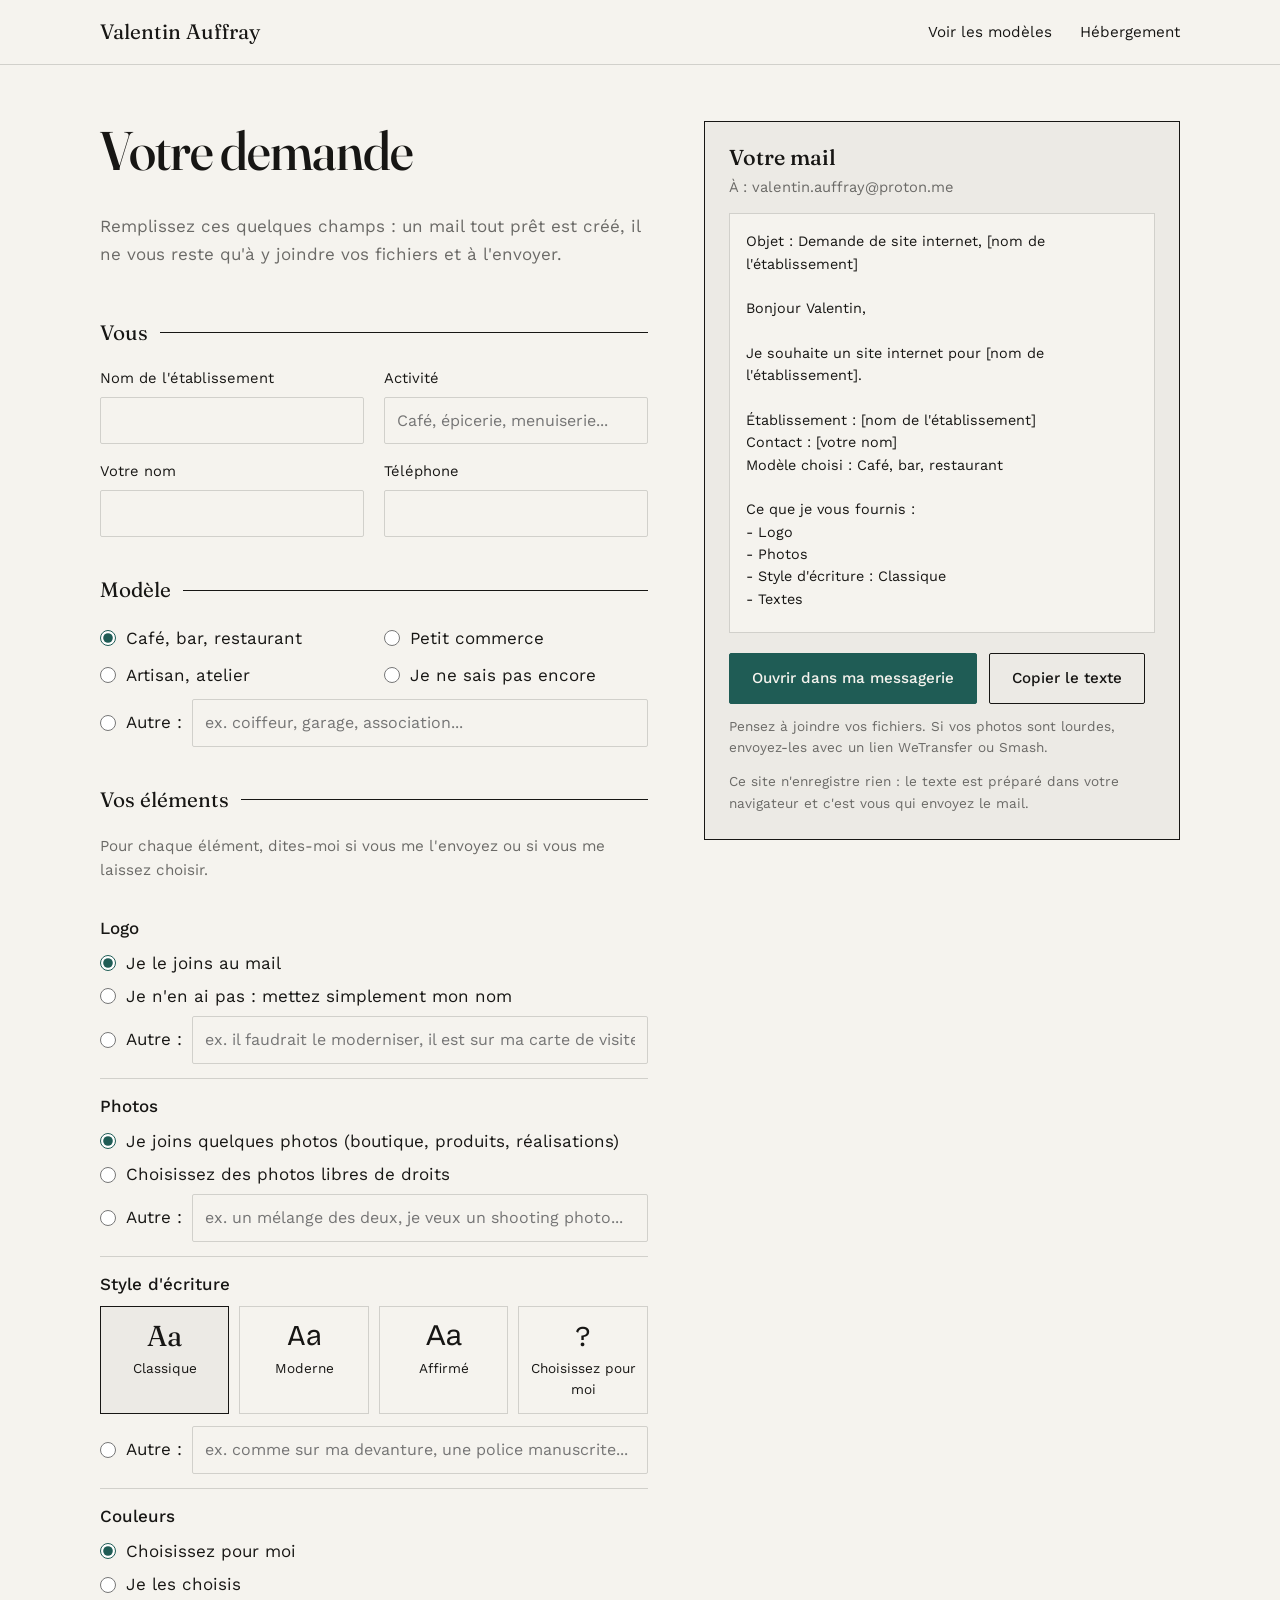
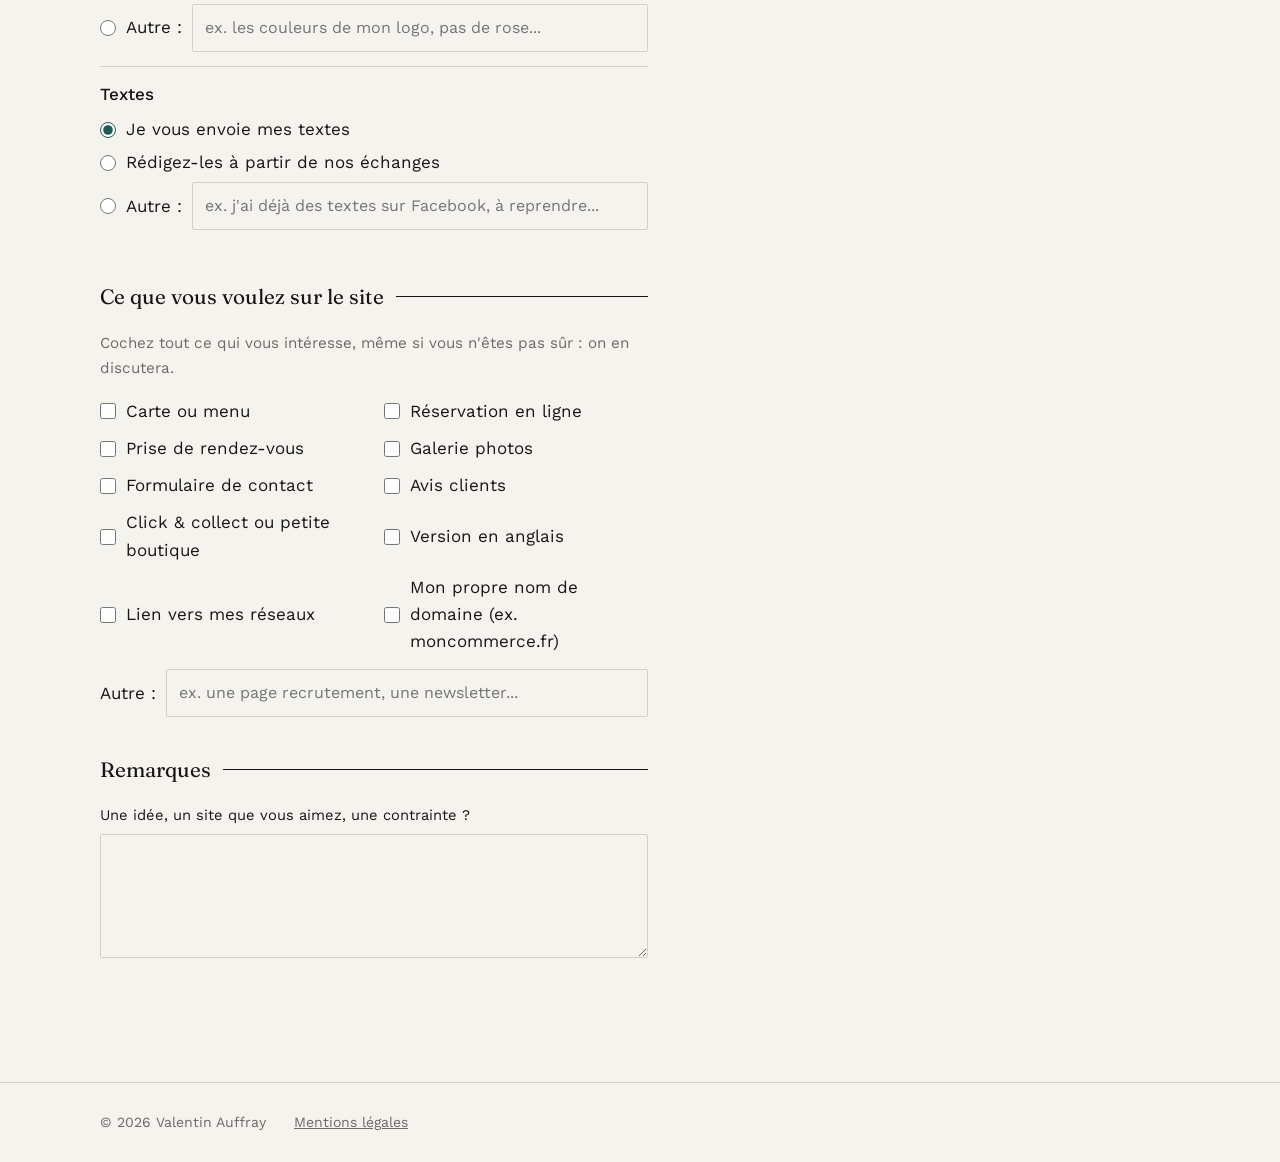
==== demande.html @ 24267c7a "feat: formulaire de demande sur une page dédiée" ====
<!doctype html>
<html lang="fr">
<head>
  <meta charset="utf-8">
  <meta name="viewport" content="width=device-width, initial-scale=1">
  <title>Votre demande | Valentin Auffray, création de sites web</title>
  <meta name="description" content="Préparez votre demande de site internet : modèle, éléments fournis, fonctionnalités souhaitées.">
  <link rel="preload" href="moteur/fonts/fraunces.woff2" as="font" type="font/woff2" crossorigin>
  <link rel="stylesheet" href="moteur/style.css">
  <link rel="stylesheet" href="vitrine.css">
</head>
<body class="vitrine">
  <a class="evitement" href="#contenu">Aller au contenu</a>

  <header class="entete">
    <div class="conteneur entete__barre">
      <a class="entete__nom" href="index.html">Valentin Auffray</a>
      <nav class="entete__nav" aria-label="Navigation principale">
        <a href="index.html#modeles">Voir les modèles</a>
        <a href="index.html#hebergement">Hébergement</a>
      </nav>
    </div>
  </header>

  <main id="contenu">
    <section class="section section--premiere" id="demande" aria-labelledby="titre-demande">
      <div class="conteneur demande__grille">
        <form class="demande" id="formulaire" novalidate>
          <div class="section__entete">
            <h1 class="demande__titre" id="titre-demande">Votre demande</h1>
            <p>Remplissez ces quelques champs : un mail tout prêt est créé, il ne vous reste qu'à y joindre vos fichiers et à l'envoyer.</p>
          </div>

          <fieldset>
            <legend>Vous</legend>
            <div class="champs">
              <label>Nom de l'établissement <input name="etablissement" required autocomplete="organization"></label>
              <label>Activité <input name="activite" placeholder="Café, épicerie, menuiserie..."></label>
              <label>Votre nom <input name="nom" required autocomplete="name"></label>
              <label>Téléphone <input name="telephone" type="tel" autocomplete="tel"></label>
            </div>
          </fieldset>

          <fieldset>
            <legend>Modèle</legend>
            <div class="choix" id="choix-modele"></div>
          </fieldset>

          <fieldset>
            <legend>Vos éléments</legend>
            <p class="aide">Pour chaque élément, dites-moi si vous me l'envoyez ou si vous me laissez choisir.</p>

            <div class="element">
              <p class="element__nom">Logo</p>
              <label><input type="radio" name="logo" value="joint" checked> Je le joins au mail</label>
              <label><input type="radio" name="logo" value="aucun"> Je n'en ai pas : mettez simplement mon nom</label>
              <label class="autre"><input type="radio" name="logo" value="autre"> Autre :
                <input type="text" name="logo_autre" data-autre="logo" placeholder="ex. il faudrait le moderniser, il est sur ma carte de visite..."></label>
            </div>

            <div class="element">
              <p class="element__nom">Photos</p>
              <label><input type="radio" name="photos" value="joint" checked> Je joins quelques photos (boutique, produits, réalisations)</label>
              <label><input type="radio" name="photos" value="libre"> Choisissez des photos libres de droits</label>
              <label class="autre"><input type="radio" name="photos" value="autre"> Autre :
                <input type="text" name="photos_autre" data-autre="photos" placeholder="ex. un mélange des deux, je veux un shooting photo..."></label>
            </div>

            <div class="element">
              <p class="element__nom">Style d'écriture</p>
              <div class="polices" id="choix-police"></div>
              <label class="autre"><input type="radio" name="police" value="autre"> Autre :
                <input type="text" name="police_autre" data-autre="police" placeholder="ex. comme sur ma devanture, une police manuscrite..."></label>
            </div>

            <div class="element">
              <p class="element__nom">Couleurs</p>
              <label><input type="radio" name="couleurs" value="libre" checked> Choisissez pour moi</label>
              <label><input type="radio" name="couleurs" value="choisi"> Je les choisis</label>
              <label class="autre"><input type="radio" name="couleurs" value="autre"> Autre :
                <input type="text" name="couleurs_autre" data-autre="couleurs" placeholder="ex. les couleurs de mon logo, pas de rose..."></label>
              <div class="couleurs" id="couleurs" hidden>
                <label><input type="color" name="couleur1" value="#7a2e2a"> Couleur principale</label>
                <label><input type="color" name="couleur2" value="#f4efe6"> Couleur de fond</label>
              </div>
            </div>

            <div class="element">
              <p class="element__nom">Textes</p>
              <label><input type="radio" name="textes" value="joint" checked> Je vous envoie mes textes</label>
              <label><input type="radio" name="textes" value="libre"> Rédigez-les à partir de nos échanges</label>
              <label class="autre"><input type="radio" name="textes" value="autre"> Autre :
                <input type="text" name="textes_autre" data-autre="textes" placeholder="ex. j'ai déjà des textes sur Facebook, à reprendre..."></label>
            </div>
          </fieldset>

          <fieldset>
            <legend>Ce que vous voulez sur le site</legend>
            <p class="aide">Cochez tout ce qui vous intéresse, même si vous n'êtes pas sûr : on en discutera.</p>
            <div class="options" id="options"></div>
            <label class="autre autre--seul">Autre :
              <input type="text" name="options_autre" placeholder="ex. une page recrutement, une newsletter..."></label>
          </fieldset>

          <fieldset>
            <legend>Remarques</legend>
            <label class="pleine">Une idée, un site que vous aimez, une contrainte ?
              <textarea name="remarques" rows="4"></textarea>
            </label>
          </fieldset>
        </form>

        <aside class="apercu" aria-labelledby="titre-apercu">
          <h3 id="titre-apercu">Votre mail</h3>
          <p class="apercu__a">À : <span id="adresse"></span></p>
          <pre class="apercu__texte" id="apercu" tabindex="0"></pre>
          <div class="actions">
            <a class="bouton" id="ouvrir-mail" href="#">Ouvrir dans ma messagerie</a>
            <button class="bouton bouton--contour" type="button" id="copier">Copier le texte</button>
          </div>
          <p class="apercu__info" id="info-copie" aria-live="polite"></p>
          <p class="apercu__info">Pensez à joindre vos fichiers. Si vos photos sont lourdes, envoyez-les avec un lien WeTransfer ou Smash.</p>
          <p class="apercu__info">Ce site n'enregistre rien : le texte est préparé dans votre navigateur et c'est vous qui envoyez le mail.</p>
        </aside>
      </div>
    </section>

  </main>

  <footer class="pied">
    <div class="conteneur pied__barre">
      <span>© <span id="annee"></span> Valentin Auffray</span>
      <a href="index.html#mentions">Mentions légales</a>
    </div>
  </footer>

  <script src="vitrine.js"></script>
</body>
</html>
---- moteur/style.css ----
@font-face {
  font-family: "Fraunces";
  src: url("fonts/fraunces.woff2") format("woff2");
  font-weight: 400 700;
  font-display: swap;
}

@font-face {
  font-family: "Bricolage Grotesque";
  src: url("fonts/bricolage.woff2") format("woff2");
  font-weight: 400 700;
  font-display: swap;
}

@font-face {
  font-family: "Archivo";
  src: url("fonts/archivo.woff2") format("woff2");
  font-weight: 400 800;
  font-stretch: 62% 125%;
  font-display: swap;
}

@font-face {
  font-family: "Work Sans";
  src: url("fonts/work-sans.woff2") format("woff2");
  font-weight: 400 600;
  font-display: swap;
}

:root {
  --fond: #f4efe6;
  --texte: #1f1b17;
  --accent: #7a2e2a;
  --doux: color-mix(in srgb, var(--texte) 62%, var(--fond));
  --ligne: color-mix(in srgb, var(--texte) 16%, var(--fond));
  --surface: color-mix(in srgb, var(--texte) 4%, var(--fond));
  --vert: #2f6b3a;
  --titre: "Fraunces", Georgia, serif;
  --corps: "Work Sans", system-ui, sans-serif;
  --largeur: 1120px;
}

*,
*::before,
*::after {
  box-sizing: border-box;
}

html {
  scroll-behavior: smooth;
  scroll-padding-top: 72px;
}

body {
  margin: 0;
  background: var(--fond);
  color: var(--texte);
  font-family: var(--corps);
  font-size: 1.0625rem;
  line-height: 1.6;
  -webkit-font-smoothing: antialiased;
}

img {
  display: block;
  max-width: 100%;
}

a {
  color: inherit;
}

h1,
h2,
h3 {
  font-family: var(--titre);
  font-weight: 500;
  line-height: 1.1;
  margin: 0 0 0.6em;
  font-variation-settings: "opsz" 96;
}

h1 {
  font-size: clamp(2.6rem, 7vw, 4.8rem);
  letter-spacing: -0.02em;
}

h2 {
  font-size: clamp(1.9rem, 4vw, 2.6rem);
}

h3 {
  font-size: 1.35rem;
  font-variation-settings: "opsz" 24;
}

.conteneur {
  width: 100%;
  max-width: var(--largeur);
  margin: 0 auto;
  padding: 0 20px;
}

.conteneur--etroit {
  max-width: 760px;
}

.section {
  padding: 88px 0;
  border-top: 1px solid var(--ligne);
}

.note {
  color: var(--doux);
  font-size: 0.95rem;
  margin-top: 28px;
}

.evitement {
  position: absolute;
  left: -9999px;
}

.evitement:focus {
  left: 16px;
  top: 16px;
  z-index: 20;
  background: var(--texte);
  color: var(--fond);
  padding: 8px 12px;
}

:focus-visible {
  outline: 2px solid var(--accent);
  outline-offset: 3px;
}

/* En-tête */

.entete {
  position: sticky;
  top: 0;
  z-index: 10;
  background: var(--fond);
  border-bottom: 1px solid var(--ligne);
}

.entete__barre {
  display: flex;
  align-items: center;
  justify-content: space-between;
  height: 64px;
  gap: 24px;
}

.entete__nom {
  font-family: var(--titre);
  font-size: 1.3rem;
  text-decoration: none;
  white-space: nowrap;
}

.entete__nav {
  display: flex;
  gap: 28px;
}

.entete__nav a {
  text-decoration: none;
  font-size: 0.95rem;
}

.entete__nav a:hover {
  color: var(--accent);
  text-decoration: underline;
  text-underline-offset: 4px;
}

/* Accueil */

.accueil {
  padding: 64px 0 88px;
}

.accueil__grille {
  display: grid;
  grid-template-columns: 1fr 1fr;
  gap: 56px;
  align-items: center;
}

.accueil__accroche {
  font-size: 1.25rem;
  color: var(--doux);
  max-width: 28ch;
  margin: 0 0 32px;
}

.statut {
  display: inline-flex;
  align-items: center;
  gap: 8px;
  font-size: 0.9rem;
  margin: 0 0 20px;
}

.statut::before {
  content: "";
  width: 8px;
  height: 8px;
  border-radius: 50%;
  background: currentColor;
}

.statut--ouvert {
  color: var(--vert);
}

.statut--ferme {
  color: var(--doux);
}

.actions {
  display: flex;
  flex-wrap: wrap;
  gap: 12px;
}

.bouton {
  display: inline-block;
  padding: 12px 22px;
  background: var(--accent);
  color: var(--fond);
  border: 1px solid var(--accent);
  border-radius: 2px;
  text-decoration: none;
  font-weight: 500;
}

.bouton:hover {
  background: var(--texte);
  border-color: var(--texte);
}

.bouton--contour {
  background: transparent;
  color: var(--texte);
  border-color: var(--texte);
}

.bouton--contour:hover {
  background: var(--texte);
  color: var(--fond);
}

/* Photos */

.photo {
  margin: 0;
}

.photo img,
.photo__vide {
  width: 100%;
  aspect-ratio: 4 / 5;
  object-fit: cover;
}

.photo--secondaire img,
.photo--secondaire .photo__vide {
  aspect-ratio: 4 / 3;
}

.photo__vide {
  display: flex;
  align-items: flex-end;
  padding: 16px;
  background: var(--surface);
  border: 1px solid var(--ligne);
  color: var(--doux);
  font-size: 0.85rem;
}

/* À propos */

.apropos__grille {
  display: grid;
  grid-template-columns: 5fr 6fr;
  gap: 56px;
  align-items: center;
}

/* Carte */

.carte__rubriques {
  display: flex;
  flex-wrap: wrap;
  gap: 8px 24px;
  margin-bottom: 24px;
}

.carte__rubriques a {
  text-decoration: none;
  border-bottom: 1px solid var(--ligne);
  padding-bottom: 2px;
}

.carte__rubriques a:hover {
  color: var(--accent);
  border-color: var(--accent);
}

.filtre {
  margin-bottom: 40px;
  border: 1px solid var(--ligne);
  padding: 14px 18px;
}

.filtre summary {
  cursor: pointer;
  font-weight: 500;
}

.filtre__aide {
  color: var(--doux);
  font-size: 0.92rem;
}

.filtre__liste {
  display: grid;
  grid-template-columns: repeat(auto-fill, minmax(150px, 1fr));
  gap: 6px 16px;
}

.filtre__liste label {
  display: flex;
  align-items: center;
  gap: 8px;
  cursor: pointer;
  font-size: 0.95rem;
}

.filtre__liste input {
  accent-color: var(--accent);
  width: 16px;
  height: 16px;
}

.filtre__resultat {
  margin: 12px 0 0;
  font-size: 0.9rem;
  color: var(--accent);
}

.filtre__resultat:empty {
  display: none;
}

.filtre__avertissement {
  margin: 12px 0 0;
  font-size: 0.85rem;
  color: var(--doux);
}

.plat__adaptation {
  order: 1;
  flex-basis: 100%;
  margin-top: -6px;
  font-size: 0.85rem;
  font-weight: 400;
  color: var(--accent);
}

.plat__adaptation:empty {
  display: none;
}

.plat__details ul {
  margin: 0 0 6px;
  padding-left: 18px;
}

.rubrique + .rubrique {
  margin-top: 48px;
}

.rubrique h3 {
  color: var(--accent);
  padding-bottom: 10px;
  border-bottom: 1px solid var(--texte);
  margin-bottom: 4px;
}

.plat {
  border-bottom: 1px solid var(--ligne);
}

.plat__ligne {
  display: flex;
  align-items: baseline;
  flex-wrap: wrap;
  gap: 10px;
  padding: 14px 0;
  cursor: pointer;
  list-style: none;
}

.plat__ligne::-webkit-details-marker {
  display: none;
}

.plat__ligne::after {
  content: "+";
  width: 14px;
  color: var(--doux);
  text-align: right;
  flex-shrink: 0;
}

.plat[open] .plat__ligne::after {
  content: "\2212";
}

.plat__nom {
  font-weight: 500;
}

.regime {
  display: inline-block;
  width: 18px;
  height: 18px;
  margin-left: 8px;
  vertical-align: -3px;
}

.regime svg {
  width: 100%;
  height: 100%;
}

.regime--vegetarien {
  color: #3f8a3a;
}

.regime--vegan {
  color: #1f6b3a;
}

.regime--sans_gluten {
  color: #a5671c;
}

.legende {
  list-style: none;
  padding: 0;
  margin: 0 0 20px;
  display: flex;
  flex-wrap: wrap;
  gap: 6px 22px;
  font-size: 0.9rem;
  color: var(--doux);
}

.legende:empty {
  display: none;
}

.legende li {
  display: flex;
  align-items: center;
  gap: 6px;
}

.legende .regime {
  margin-left: 0;
}

.plat__tag {
  margin-left: 10px;
  font-size: 0.78rem;
  font-weight: 400;
  color: var(--vert);
  text-transform: uppercase;
  letter-spacing: 0.04em;
}

.plat__pointilles {
  flex: 1;
  border-bottom: 1px dotted var(--doux);
  transform: translateY(-4px);
  min-width: 16px;
}

.plat__prix {
  font-variant-numeric: tabular-nums;
  white-space: nowrap;
}

.plat__details {
  padding: 0 24px 16px 0;
  color: var(--doux);
  font-size: 0.95rem;
}

.plat__details p {
  margin: 0 0 6px;
}

.plat__details strong {
  color: var(--texte);
  font-weight: 500;
}

/* Horaires */

.horaires__table {
  width: 100%;
  border-collapse: collapse;
}

.horaires__table th,
.horaires__table td {
  padding: 12px 0;
  border-bottom: 1px solid var(--ligne);
  text-align: left;
  font-weight: 400;
}

.horaires__table th {
  text-transform: capitalize;
  width: 45%;
}

.horaires__table td {
  text-align: right;
  font-variant-numeric: tabular-nums;
}

.aujourdhui th,
.aujourdhui td {
  font-weight: 600;
}

.aujourdhui__marque {
  margin-left: 8px;
  font-size: 0.8rem;
  font-weight: 400;
  color: var(--accent);
  text-transform: none;
}

/* Infos */

.infos__grille {
  display: grid;
  grid-template-columns: 1fr 1.4fr;
  gap: 56px;
}

address {
  font-style: normal;
}

address p {
  margin: 0 0 12px;
}

address a,
.reseaux a {
  text-underline-offset: 4px;
}

address a:hover,
.reseaux a:hover {
  color: var(--accent);
}

.reseaux {
  list-style: none;
  padding: 0;
  margin: 28px 0 0;
  display: flex;
  gap: 20px;
}

.infos__plan iframe {
  width: 100%;
  height: 100%;
  min-height: 340px;
  border: 1px solid var(--ligne);
  filter: grayscale(0.5);
}

/* Pied de page */

.pied {
  border-top: 1px solid var(--ligne);
  padding: 28px 0;
  font-size: 0.88rem;
  color: var(--doux);
}

.pied__barre {
  display: flex;
  flex-wrap: wrap;
  gap: 8px 28px;
}

.pied a:hover {
  color: var(--accent);
}

/* Mentions légales */

.legal h2 {
  font-size: 1.35rem;
  margin-top: 40px;
}

/* Barre d'actions mobile */

.barre-mobile {
  display: none;
}

@media (max-width: 860px) {
  .accueil__grille,
  .apropos__grille,
  .infos__grille {
    grid-template-columns: 1fr;
    gap: 36px;
  }

  .accueil {
    padding-top: 40px;
  }

  .photo--principale img,
  .photo--principale .photo__vide {
    aspect-ratio: 4 / 3;
  }

  .section {
    padding: 64px 0;
  }
}

@media (max-width: 640px) {
  .entete__nav {
    display: none;
  }

  body[data-page="legal"] .entete__nav {
    display: flex;
  }

  body[data-page="accueil"] {
    padding-bottom: 60px;
  }

  .barre-mobile {
    display: grid;
    grid-template-columns: repeat(3, 1fr);
    position: fixed;
    left: 0;
    right: 0;
    bottom: 0;
    z-index: 10;
    background: var(--texte);
  }

  .barre-mobile a {
    color: var(--fond);
    text-decoration: none;
    text-align: center;
    padding: 16px 4px;
    font-size: 0.95rem;
  }

  .barre-mobile a + a {
    border-left: 1px solid color-mix(in srgb, var(--fond) 20%, var(--texte));
  }
}

@media (prefers-reduced-motion: reduce) {
  html {
    scroll-behavior: auto;
  }
}

/* ---------- Sections supplémentaires ---------- */

.surtitre {
  margin: 0 0 14px;
  font-size: 0.85rem;
  letter-spacing: 0.12em;
  text-transform: uppercase;
  color: var(--accent);
}

.section__entete {
  max-width: 640px;
  margin-bottom: 48px;
}

.section__entete p {
  color: var(--doux);
  margin: 0;
}

/* Accueil en pleine largeur : titre au-dessus, grande photo en dessous */

.accueil--large .accueil__grille {
  grid-template-columns: 1fr;
  gap: 48px;
}

.accueil--large .accueil__texte {
  display: grid;
  grid-template-columns: 1.4fr 1fr;
  column-gap: 56px;
  align-items: end;
}

.accueil--large .statut,
.accueil--large .surtitre,
.accueil--large h1 {
  grid-column: 1 / -1;
}

.accueil--large .accueil__accroche {
  margin-bottom: 0;
}

.accueil--large .actions {
  justify-content: flex-end;
}

.accueil--large .photo--principale img,
.accueil--large .photo--principale .photo__vide {
  aspect-ratio: 21 / 9;
}

/* Produits */

.produits {
  display: grid;
  grid-template-columns: repeat(3, 1fr);
  gap: 40px 28px;
}

.produit h3 {
  margin: 16px 0 6px;
  font-size: 1.2rem;
}

.produit p {
  margin: 0;
  color: var(--doux);
  font-size: 0.95rem;
}

.produit .produit__prix {
  margin-top: 8px;
  color: var(--texte);
  font-weight: 500;
}

.photo--produit img,
.photo--produit .photo__vide {
  aspect-ratio: 1 / 1;
}

/* Savoir-faire */

.etapes {
  list-style: none;
  padding: 0;
  margin: 0;
  display: grid;
  grid-template-columns: repeat(3, 1fr);
  gap: 40px;
}

.etape {
  border-top: 1px solid var(--texte);
  padding-top: 20px;
}

.etape__numero {
  display: block;
  font-family: var(--titre);
  font-size: 2.6rem;
  line-height: 1;
  color: var(--accent);
  margin-bottom: 18px;
}

.etape h3 {
  margin-bottom: 8px;
}

.etape p {
  margin: 0;
  color: var(--doux);
}

/* Réalisations */

.realisations {
  display: grid;
  grid-template-columns: repeat(2, 1fr);
  gap: 48px 28px;
}

.realisation:nth-child(3n + 1) {
  grid-column: 1 / -1;
}

.realisation:nth-child(3n + 1) .photo img,
.realisation:nth-child(3n + 1) .photo__vide {
  aspect-ratio: 21 / 9;
}

.photo--realisation img,
.photo--realisation .photo__vide {
  aspect-ratio: 4 / 3;
}

.realisation h3 {
  margin: 16px 0 4px;
  font-size: 1.15rem;
}

.realisation p {
  margin: 0;
  color: var(--doux);
  font-size: 0.95rem;
}

/* Devis */

.section--devis {
  background: var(--texte);
  color: var(--fond);
  border-top: 0;
}

.section--devis p {
  color: color-mix(in srgb, var(--fond) 75%, var(--texte));
}

.devis__grille {
  display: grid;
  grid-template-columns: 1.3fr 1fr;
  gap: 56px;
  align-items: center;
}

.section--devis .bouton {
  background: var(--fond);
  color: var(--texte);
  border-color: var(--fond);
}

.section--devis .bouton:hover {
  background: var(--accent);
  border-color: var(--accent);
  color: var(--fond);
}

.section--devis .bouton--contour {
  background: transparent;
  color: var(--fond);
}

.devis__points {
  list-style: none;
  margin: 0;
  padding: 0;
}

.devis__points li {
  padding: 14px 0;
  border-bottom: 1px solid color-mix(in srgb, var(--fond) 25%, var(--texte));
}

/* Variantes de police */

.police--archivo h1,
.police--archivo h2,
.police--archivo .entete__nom {
  font-stretch: 75%;
  font-weight: 700;
  text-transform: uppercase;
  letter-spacing: -0.01em;
}

.police--archivo h3 {
  font-weight: 600;
}

.police--bricolage h1,
.police--bricolage h2 {
  font-weight: 600;
  letter-spacing: -0.03em;
}

@media (max-width: 860px) {
  .produits,
  .etapes {
    grid-template-columns: 1fr 1fr;
  }

  .devis__grille,
  .accueil--large .accueil__texte {
    grid-template-columns: 1fr;
  }

  .accueil--large .actions {
    justify-content: flex-start;
    margin-top: 28px;
  }

  .accueil--large .photo--principale img,
  .accueil--large .photo--principale .photo__vide {
    aspect-ratio: 4 / 3;
  }
}

@media (max-width: 560px) {
  .produits,
  .etapes,
  .realisations {
    grid-template-columns: 1fr;
  }

  .realisation:nth-child(3n + 1) .photo img,
  .realisation:nth-child(3n + 1) .photo__vide {
    aspect-ratio: 4 / 3;
  }
}
---- vitrine.css ----
:root {
  --fond: #f5f3ee;
  --texte: #171614;
  --accent: #1f5c55;
}

/* Accueil */

.vitrine__titre {
  max-width: 16ch;
  margin-bottom: 40px;
}

.vitrine__intro {
  max-width: 620px;
}

.vitrine__intro p {
  font-size: 1.15rem;
  color: var(--doux);
  margin: 0 0 20px;
}

.vitrine__intro .vitrine__prix {
  color: var(--texte);
  font-weight: 500;
}

.vitrine__intro .actions {
  margin-top: 32px;
}

/* Modèles */

.modeles {
  display: grid;
  grid-template-columns: repeat(3, 1fr);
  gap: 48px 28px;
}

.modele__apercu {
  display: block;
  position: relative;
  aspect-ratio: 16 / 10;
  overflow: hidden;
  border: 1px solid var(--ligne);
  background: var(--surface);
}

.modele__apercu iframe {
  position: absolute;
  top: 0;
  left: 0;
  width: 400%;
  height: 400%;
  border: 0;
  transform: scale(0.25);
  transform-origin: 0 0;
  pointer-events: none;
}

.modele__apercu:hover {
  border-color: var(--texte);
}

.modele h3 {
  margin: 20px 0 4px;
}

.modele__pour {
  margin: 0 0 14px;
  color: var(--doux);
  font-size: 0.95rem;
}

.modele__points {
  margin: 0 0 22px;
  padding-left: 18px;
  font-size: 0.95rem;
}

.modele__points li {
  margin-bottom: 4px;
}

.modele .bouton {
  padding: 10px 16px;
  font-size: 0.92rem;
  font-family: inherit;
  cursor: pointer;
}

/* Hébergement */

.hebergement {
  display: grid;
  grid-template-columns: 1fr 1fr;
  gap: 56px;
  align-items: start;
  margin-top: 64px;
}

.encadre {
  border: 1px solid var(--texte);
  padding: 24px;
}

.encadre h3 {
  margin-bottom: 10px;
}

.encadre p,
.encadre li {
  color: var(--doux);
  font-size: 0.95rem;
}

.encadre ul {
  padding-left: 18px;
  margin: 0 0 12px;
}

.encadre li + li {
  margin-top: 8px;
}

.encadre strong {
  color: var(--texte);
  font-weight: 500;
}

.encadre p:last-child {
  margin-bottom: 0;
}

.couts {
  width: 100%;
  border-collapse: collapse;
  background: var(--surface);
}

.couts caption {
  text-align: left;
  font-family: var(--titre);
  font-size: 1.2rem;
  padding-bottom: 12px;
}

.couts tbody {
  border-top: 1px solid var(--texte);
}

.couts th,
.couts td {
  padding: 16px;
  border-bottom: 1px solid var(--ligne);
  text-align: left;
  font-weight: 400;
}

.couts td {
  text-align: right;
  font-weight: 500;
  white-space: nowrap;
}

/* Formulaire de demande */

.demande__grille {
  display: grid;
  grid-template-columns: 1.15fr 1fr;
  gap: 56px;
  align-items: start;
}

.demande fieldset {
  border: 0;
  border-top: 1px solid var(--texte);
  margin: 0 0 36px;
  padding: 18px 0 0;
}

.demande legend {
  font-family: var(--titre);
  font-size: 1.3rem;
  padding: 0 12px 0 0;
}

.aide {
  margin: 0 0 18px;
  color: var(--doux);
  font-size: 0.95rem;
}

.champs {
  display: grid;
  grid-template-columns: 1fr 1fr;
  gap: 16px 20px;
}

.champs label,
.pleine {
  display: flex;
  flex-direction: column;
  gap: 6px;
  font-size: 0.92rem;
}

.demande input:not([type="radio"]):not([type="color"]),
.demande textarea {
  font: inherit;
  font-size: 1rem;
  color: var(--texte);
  background: var(--fond);
  border: 1px solid var(--ligne);
  border-radius: 2px;
  padding: 10px 12px;
}

.demande input:focus,
.demande textarea:focus {
  border-color: var(--texte);
  outline: none;
}

.demande input[type="radio"] {
  accent-color: var(--accent);
  width: 16px;
  height: 16px;
  margin: 0;
  flex-shrink: 0;
}

.choix {
  display: grid;
  grid-template-columns: 1fr 1fr;
  gap: 10px 20px;
}

.choix__option,
.element label {
  display: flex;
  align-items: center;
  gap: 10px;
  cursor: pointer;
}

.autre {
  flex-wrap: wrap;
}

.autre input[type="text"] {
  flex: 1;
  min-width: 180px;
  padding: 6px 10px;
  font-size: 0.95rem;
}

.choix .autre {
  grid-column: 1 / -1;
}

.autre--seul {
  display: flex;
  align-items: center;
  gap: 10px;
  margin-top: 14px;
}

.element .autre {
  margin-top: 6px;
}

.polices + .autre {
  margin-top: 12px;
}

.options {
  display: grid;
  grid-template-columns: 1fr 1fr;
  gap: 10px 20px;
}

.demande input[type="checkbox"] {
  accent-color: var(--accent);
  width: 16px;
  height: 16px;
  margin: 0;
  flex-shrink: 0;
}

.element {
  padding: 14px 0;
  border-bottom: 1px solid var(--ligne);
}

.element:last-child {
  border-bottom: 0;
}

.element__nom {
  margin: 0 0 8px;
  font-weight: 500;
}

.element label + label {
  margin-top: 6px;
}

.polices {
  display: grid;
  grid-template-columns: repeat(4, 1fr);
  gap: 10px;
}

.element .police {
  display: flex;
  flex-direction: column;
  align-items: center;
  gap: 4px;
  margin: 0;
  padding: 12px 6px;
  border: 1px solid var(--ligne);
  font-size: 0.85rem;
  text-align: center;
}

.police input {
  position: absolute;
  opacity: 0;
}

.police:has(input:checked) {
  border-color: var(--texte);
  background: var(--surface);
}

.police:has(input:focus-visible) {
  outline: 2px solid var(--accent);
  outline-offset: 2px;
}

.police__exemple {
  font-size: 1.8rem;
  line-height: 1.2;
}

.couleurs {
  display: flex;
  flex-wrap: wrap;
  gap: 10px 28px;
  margin-top: 12px;
}

.couleurs[hidden] {
  display: none;
}

.couleurs input[type="color"] {
  width: 44px;
  height: 32px;
  padding: 0;
  border: 1px solid var(--ligne);
  background: none;
  cursor: pointer;
}

/* Aperçu du mail */

.apercu {
  position: sticky;
  top: 88px;
  border: 1px solid var(--texte);
  padding: 24px;
  background: var(--surface);
}

.apercu h3 {
  margin-bottom: 6px;
}

.apercu__a {
  margin: 0 0 14px;
  font-size: 0.92rem;
  color: var(--doux);
}

.apercu__texte {
  margin: 0 0 20px;
  max-height: 420px;
  overflow: auto;
  white-space: pre-wrap;
  font-family: var(--corps);
  font-size: 0.9rem;
  line-height: 1.55;
  background: var(--fond);
  border: 1px solid var(--ligne);
  padding: 16px;
}

.apercu .bouton {
  font-family: inherit;
  font-size: 0.95rem;
  cursor: pointer;
}

.apercu__info {
  margin: 12px 0 0;
  font-size: 0.85rem;
  color: var(--doux);
}

.apercu__info:empty {
  display: none;
}

#mentions p {
  color: var(--doux);
  font-size: 0.95rem;
}

@media (max-width: 960px) {
  .modeles {
    grid-template-columns: 1fr 1fr;
  }

  .demande__grille,
  .hebergement {
    grid-template-columns: 1fr;
  }

  .apercu {
    position: static;
  }
}

@media (max-width: 640px) {
  .modeles,
  .champs,
  .choix,
  .options {
    grid-template-columns: 1fr;
  }

  .polices {
    grid-template-columns: 1fr 1fr;
  }

  .vitrine .entete__nav {
    display: none;
  }
}

/* Navigation entre les deux pages */

.entete__nav .entete__action {
  color: var(--accent);
  font-weight: 500;
}

/* Appel à l'action en bas de la présentation */

.appel {
  background: var(--texte);
  color: var(--fond);
  border-top: 0;
}

.appel p {
  color: color-mix(in srgb, var(--fond) 75%, var(--texte));
  max-width: 560px;
  margin: 0;
}

.appel__grille {
  display: grid;
  grid-template-columns: 1fr auto;
  gap: 40px;
  align-items: center;
}

.appel .bouton {
  background: var(--fond);
  color: var(--texte);
  border-color: var(--fond);
}

.appel .bouton:hover {
  background: var(--accent);
  border-color: var(--accent);
  color: var(--fond);
}

/* Page de demande */

.section--premiere {
  border-top: 0;
  padding-top: 56px;
}

.demande__titre {
  font-size: clamp(2.2rem, 5vw, 3.4rem);
}

@media (max-width: 640px) {
  .appel__grille {
    grid-template-columns: 1fr;
  }

  .vitrine .entete__nav {
    display: flex;
    gap: 16px;
  }

  .vitrine .entete__nav a:not(.entete__action) {
    display: none;
  }
}
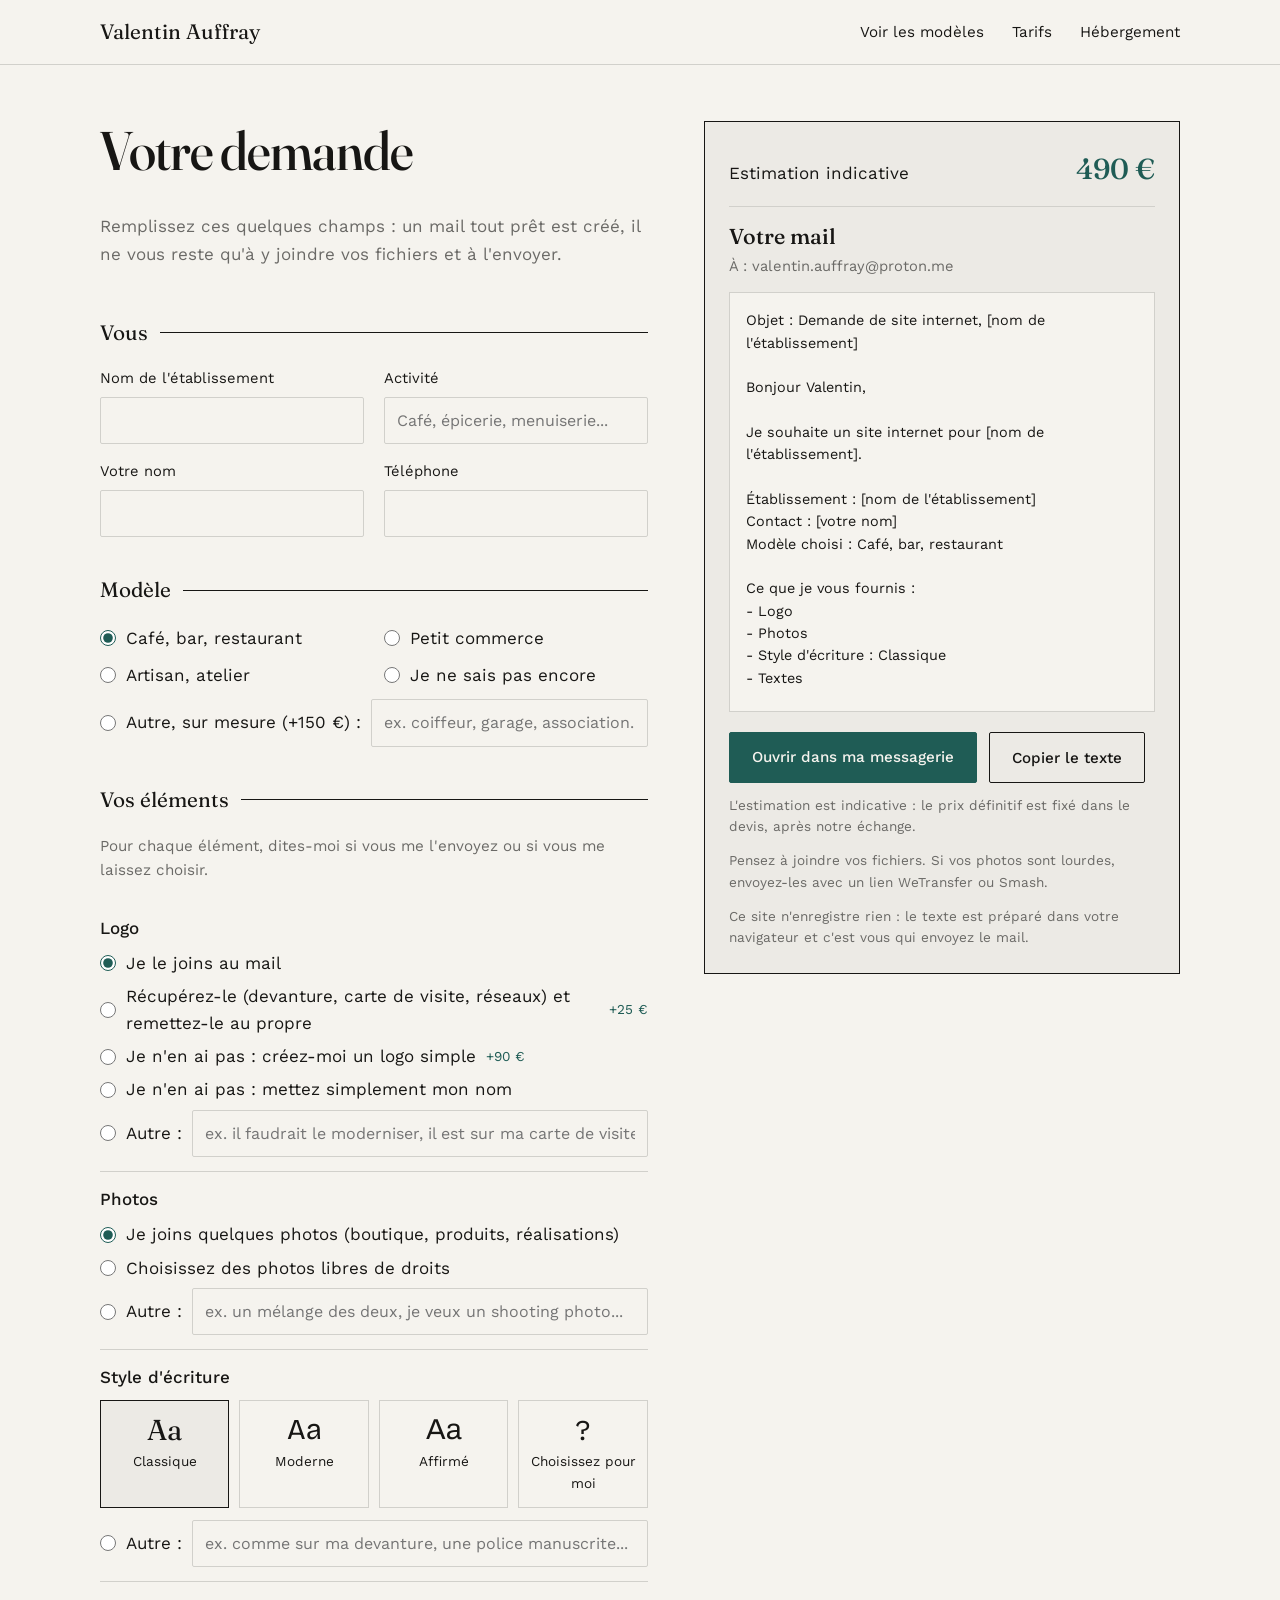
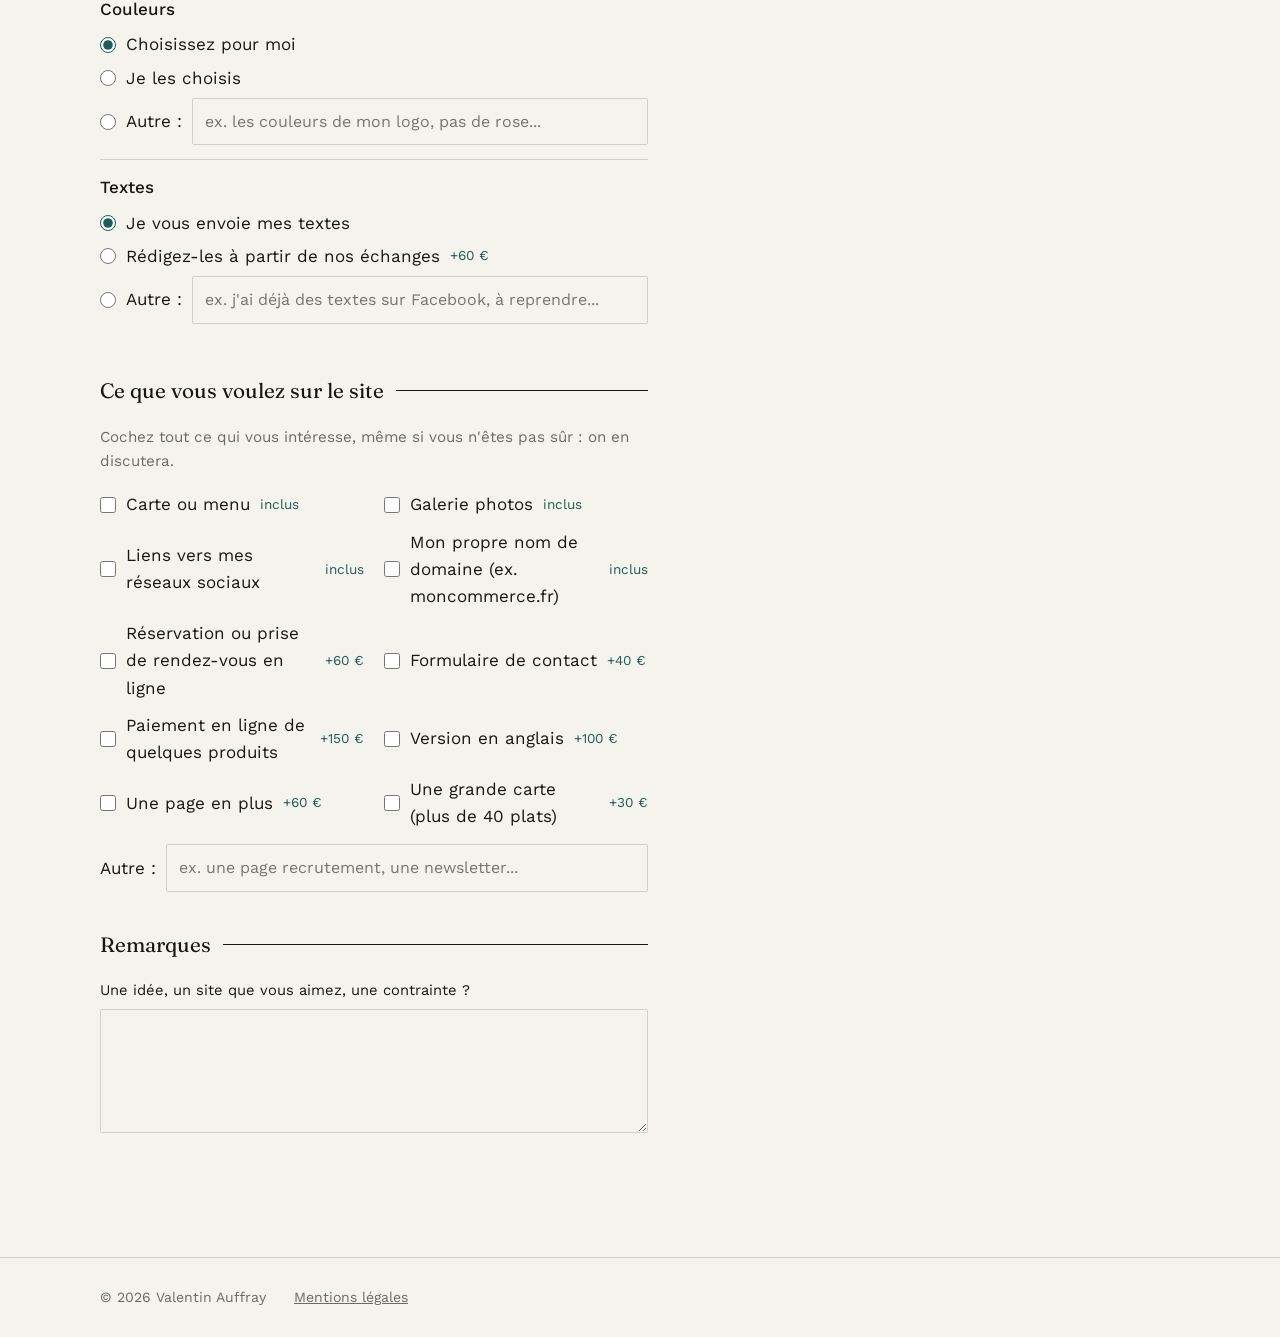
==== commit e96a17ab: "feat: tarifs, offre de lancement, estimation et section sécurité" ====
--- a/demande.html
+++ b/demande.html
@@ -17,6 +17,7 @@
       <a class="entete__nom" href="index.html">Valentin Auffray</a>
       <nav class="entete__nav" aria-label="Navigation principale">
         <a href="index.html#modeles">Voir les modèles</a>
+        <a href="index.html#tarifs">Tarifs</a>
         <a href="index.html#hebergement">Hébergement</a>
       </nav>
     </div>
@@ -53,6 +54,8 @@
             <div class="element">
               <p class="element__nom">Logo</p>
               <label><input type="radio" name="logo" value="joint" checked> Je le joins au mail</label>
+              <label data-tarif="logoPropre"><input type="radio" name="logo" value="recuperer"> Récupérez-le (devanture, carte de visite, réseaux) et remettez-le au propre</label>
+              <label data-tarif="logoCreation"><input type="radio" name="logo" value="creer"> Je n'en ai pas : créez-moi un logo simple</label>
               <label><input type="radio" name="logo" value="aucun"> Je n'en ai pas : mettez simplement mon nom</label>
               <label class="autre"><input type="radio" name="logo" value="autre"> Autre :
                 <input type="text" name="logo_autre" data-autre="logo" placeholder="ex. il faudrait le moderniser, il est sur ma carte de visite..."></label>
@@ -88,7 +91,7 @@
             <div class="element">
               <p class="element__nom">Textes</p>
               <label><input type="radio" name="textes" value="joint" checked> Je vous envoie mes textes</label>
-              <label><input type="radio" name="textes" value="libre"> Rédigez-les à partir de nos échanges</label>
+              <label data-tarif="textes"><input type="radio" name="textes" value="libre"> Rédigez-les à partir de nos échanges</label>
               <label class="autre"><input type="radio" name="textes" value="autre"> Autre :
                 <input type="text" name="textes_autre" data-autre="textes" placeholder="ex. j'ai déjà des textes sur Facebook, à reprendre..."></label>
             </div>
@@ -111,6 +114,7 @@
         </form>
 
         <aside class="apercu" aria-labelledby="titre-apercu">
+          <p class="estimation">Estimation indicative <strong id="estimation"></strong></p>
           <h3 id="titre-apercu">Votre mail</h3>
           <p class="apercu__a">À : <span id="adresse"></span></p>
           <pre class="apercu__texte" id="apercu" tabindex="0"></pre>
@@ -119,6 +123,7 @@
             <button class="bouton bouton--contour" type="button" id="copier">Copier le texte</button>
           </div>
           <p class="apercu__info" id="info-copie" aria-live="polite"></p>
+          <p class="apercu__info">L'estimation est indicative : le prix définitif est fixé dans le devis, après notre échange.</p>
           <p class="apercu__info">Pensez à joindre vos fichiers. Si vos photos sont lourdes, envoyez-les avec un lien WeTransfer ou Smash.</p>
           <p class="apercu__info">Ce site n'enregistre rien : le texte est préparé dans votre navigateur et c'est vous qui envoyez le mail.</p>
         </aside>
--- a/vitrine.css
+++ b/vitrine.css
@@ -516,3 +516,124 @@
     display: none;
   }
 }
+
+/* Sécurité */
+
+.garanties {
+  list-style: none;
+  margin: 0;
+  padding: 0;
+  display: grid;
+  grid-template-columns: repeat(4, 1fr);
+  gap: 32px;
+}
+
+.garanties li {
+  border-top: 2px solid var(--accent);
+  padding-top: 18px;
+}
+
+.garanties h3 {
+  font-size: 1.15rem;
+  margin-bottom: 8px;
+}
+
+.garanties p {
+  margin: 0;
+  color: var(--doux);
+  font-size: 0.95rem;
+}
+
+/* Tarifs */
+
+.lancement {
+  margin: 0 0 36px;
+  padding: 16px 20px;
+  border-left: 3px solid var(--accent);
+  background: var(--surface);
+  max-width: 760px;
+}
+
+.lancement strong {
+  color: var(--accent);
+  font-weight: 600;
+}
+
+.tarifs {
+  display: grid;
+  grid-template-columns: 1fr 1.5fr;
+  gap: 56px;
+  align-items: start;
+}
+
+.tarifs__base {
+  border: 1px solid var(--texte);
+  padding: 28px;
+}
+
+.tarifs__libelle {
+  margin: 0;
+  font-weight: 500;
+}
+
+.tarifs__prix {
+  margin: 4px 0 20px;
+  font-family: var(--titre);
+  font-size: 3.2rem;
+  line-height: 1;
+  color: var(--accent);
+}
+
+.tarifs__inclus {
+  margin: 0;
+  padding-left: 18px;
+  font-size: 0.95rem;
+}
+
+.tarifs__inclus li + li {
+  margin-top: 6px;
+}
+
+.tarifs__options th {
+  font-size: 0.95rem;
+}
+
+/* Prix dans le formulaire */
+
+.prix-option {
+  color: var(--accent);
+  font-size: 0.85rem;
+  white-space: nowrap;
+}
+
+.estimation {
+  display: flex;
+  justify-content: space-between;
+  align-items: baseline;
+  margin: 0 0 18px;
+  padding-bottom: 14px;
+  border-bottom: 1px solid var(--ligne);
+}
+
+.estimation strong {
+  font-family: var(--titre);
+  font-size: 1.8rem;
+  font-weight: 500;
+  color: var(--accent);
+}
+
+@media (max-width: 960px) {
+  .garanties {
+    grid-template-columns: 1fr 1fr;
+  }
+
+  .tarifs {
+    grid-template-columns: 1fr;
+  }
+}
+
+@media (max-width: 560px) {
+  .garanties {
+    grid-template-columns: 1fr;
+  }
+}
